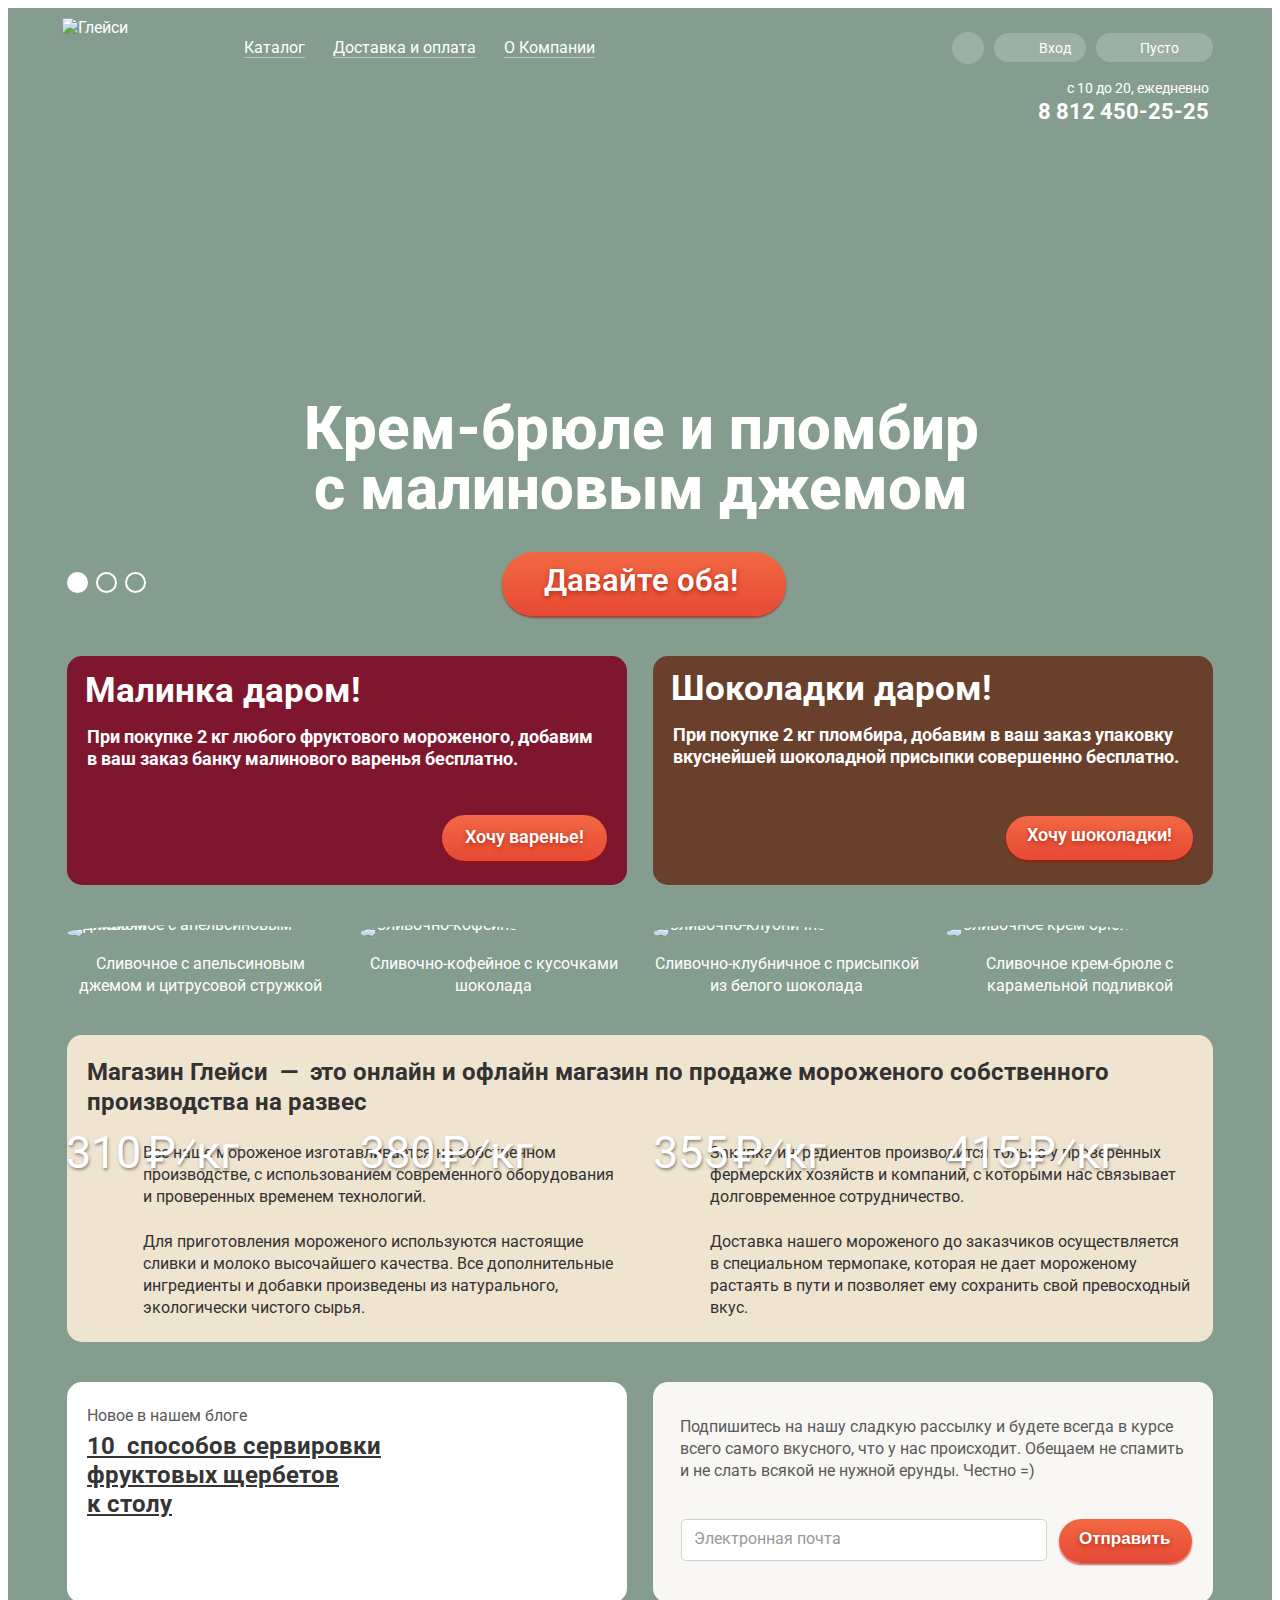
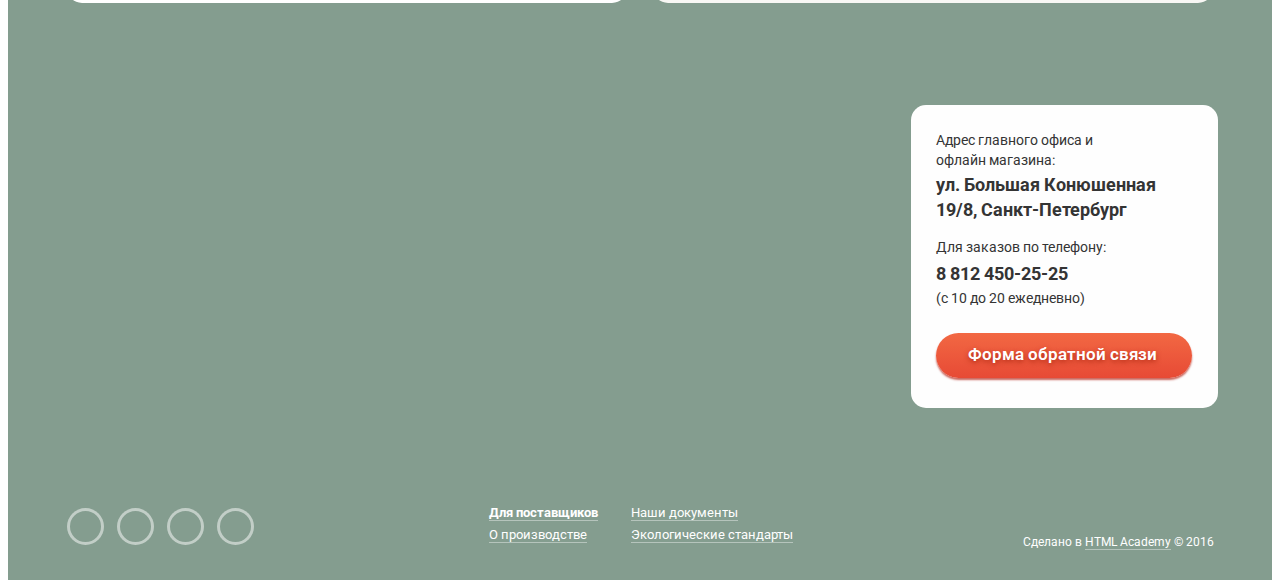
==== index.html @ dc637e6d "Изменил отрисовку лейбла поля e-mail" ====
<!DOCTYPE html>
<html lang="ru">

<head>
  <meta charset="utf-8">
  <title>HTML Academy: Глейси Версия 1.0</title>
  <link href="https://fonts.googleapis.com/css?family=Roboto:400,100,900,700&subset=latin,cyrillic" rel="stylesheet">
  <link href="css/normalize.css" rel="stylesheet">
  <link href="css/style.css" rel="stylesheet">
</head>

<body>
  <input type="radio" id="btn-1" name="toggle" checked>
  <input type="radio" id="btn-2" name="toggle">
  <input type="radio" id="btn-3" name="toggle">
  <div class="wrapper">
    <div class="container">
      <header class="main-header clearfix">
        <div class="img-logo">
          <img src="img/logo-link.svg" alt="Глейси" width="154" height="65">
        </div>
        <nav class="main-navigation">
          <ul class="main-menu">
            <li class="main-menu-item">
              <a href="#"><span>Каталог</span></a>
              <ul class="sub-menu">
                <li class="sub-menu-item new-goods first-item">
                  <a href="#">Новинки</a>
                </li>
                <li class="sub-menu-item">
                  <a href="catalog.html">Сливочное</a>
                </li>
                <li class="sub-menu-item">
                  <a href="#">Щербеты</a>
                </li>
                <li class="sub-menu-item">
                  <a href="#">Фруктовый лед</a>
                </li>
                <li class="sub-menu-item last-item">
                  <a href="#">Мелорин</a>
                </li>
              </ul>
            </li>
            <li class="main-menu-item">
              <a href="#"><span>Доставка и оплата</span></a>
            </li>
            <li class="main-menu-item">
              <a href="#"><span>О Компании</span></a>
            </li>
          </ul>
        </nav>
        <div class="user-block">
          <form class="modal-search" action="https://echo.htmlacademy.ru" method="post">
            <div class="search-field">Поиск</div>
            <div class="search-wrapper">
              <div class="input-search">
                <input class="field field-search" type="text" name="search-inquiry" required>
                <label class="placeholder" data-placeholder="Что ищем?"></label>
              </div>
            </div>
          </form>
          <form class="modal-login" action="https://echo.htmlacademy.ru" method="post">
            <div class="login"><span class="title">Вход</span></div>
            <div class="login-wrapper clearfix">
              <input class="field field-email" type="email" name="e-mail" required>
              <label class="placeholder" data-placeholder="Электронная почта"></label>
              <input class="field field-password" type="password" name="password" required>
              <label class="placeholder" data-placeholder="Пароль"></label>
              <button class="red-btn login-btn" type="submit">Войти</button>
              <a href="#" class="forget"><span>Забыли пароль?</span></a>
              <a href="#" class="registration"><span>Новая регистрация</span></a>
            </div>
          </form>
          <a href="#" class="cart"><span class="title">Пусто</span></a>
            <div class="modal-cart">
              <table class="cart-table">
                <tr class="row01">
                  <td class="column01 cross"></td>
                  <td class="column02"><div class="ice-icon"></div></td>
                  <td class="column03">Пломбир с апельсиновым джемом</td>
                  <td class="column04">1,5 кг</td>
                  <td class="column05">х 200 руб.</td>
                  <td class="column06">300 руб.</td>
                </tr>
                <tr class="row02">
                  <td class="column01 cross"></td>
                  <td class="column02"><div class="ice-icon"></div></td>
                  <td class="column03">Клубничный пломбир с присыпкой из белого шоколада</td>
                  <td class="column04">1,5 кг</td>
                  <td class="column05">х 300 руб.</td>
                  <td class="column06">450 руб.</td>
                </tr>
                <tr class="row03">
                  <td class="total01" colspan="6">Итого: 750 руб.</td>
                </tr>
              </table>
              <a class="red-btn order-btn" href="#">Оформить заказ</a>
            </div>

          <div class="info-briefly">
            <span>с&nbsp;10&nbsp;до&nbsp;20, ежедневно</span>
            <b>8&nbsp;812 450-25-25</b>
          </div>
        </div>
      </header>
    </div>
    <main>
      <div class="container">
        <div class="slider">
          <div class="slide" id="slide1">
            <h1 class="slide-title">
              Крем-брюле и пломбир с малиновым джемом
            </h1>
            <a class="red-btn  both-btn" href="#">Давайте оба!</a>
          </div>
          <div class="slide" id="slide2">
            <h1 class="slide-title">
              Шоколадный пломбир и лимонный сорбет
            </h1>
            <a class="red-btn both-btn" href="#">Давайте оба!</a>
          </div>
          <div class="slide" id="slide3">
            <h1 class="slide-title">
              Пломбир с помадкой и&nbsp;клубничный щербет
            </h1>
            <a class="red-btn both-btn" href="#">Давайте оба!</a>
          </div>
          <div class="slider-controls">
            <label for="btn-1"></label>
            <label for="btn-2"></label>
            <label for="btn-3"></label>
          </div>
        </div>
        <div class="advertise clearfix">
          <div class="one-half straw">
            <div class="advertise-title">
              Малинка даром!
            </div>
            <p>
              При покупке 2 кг любого фруктового мороженого, добавим в&nbsp;ваш заказ банку малинового варенья бесплатно.
            </p>
            <a class="red-btn medium-btn" href="#">Хочу варенье!</a>
          </div>
          <div class="one-half chok">
            <div class="advertise-title">
              Шоколадки даром!
            </div>
            <p>
              При покупке 2 кг пломбира, добавим в&nbsp;ваш заказ упаковку вкуснейшей шоколадной присыпки совершенно бесплатно.
            </p>
            <a class="red-btn medium-btn" href="#">Хочу шоколадки!</a>
          </div>
        </div>
        <div class="shop-window">
          <div class="item hit">
            <img src="img/item01.jpg" width="267" height="267" alt="Сливочное с апельсиновым джемом">
            <a href="#"><span>Сливочное с&nbsp;апельсиновым джемом и&nbsp;цитрусовой стружкой</span></a>
            <div class="price">310&#8202;&#8381;&frasl;кг</div>
            <div class="quick-show">
              <a class="red-btn show-btn" href="#">Быстрый просмотр</a>
            </div>
          </div>
          <div class="item hit">
            <img src="img/item02.jpg" width="267" height="267" alt="Сливочно-кофейное">
            <a href="#"><span>Сливочно-кофейное с&nbsp;кусочками шоколада</span></a>
            <div class="price">380&#8202;&#8381;&frasl;кг</div>
            <div class="quick-show">
              <a class="red-btn show-btn" href="#">Быстрый просмотр</a>
            </div>
          </div>
          <div class="item hit">
            <img src="img/item03.jpg" width="267" height="267" alt="Сливочно-клубничное">
            <a href="#"><span>Сливочно-клубничное с присыпкой из белого шоколада</span></a>
            <div class="price">355&#8202;&#8381;&frasl;кг</div>
            <div class="quick-show">
              <a class="red-btn show-btn" href="#">Быстрый просмотр</a>
            </div>
          </div>
          <div class="item hit">
            <img src="img/item04.jpg" width="267" height="267" alt="Сливочное крем-брюле">
            <a href="#"><span>Сливочное крем-брюле с карамельной подливкой</span></a>
            <div class="price">415&#8202;&#8381;&frasl;кг</div>
            <div class="quick-show">
              <a class="red-btn show-btn" href="#">Быстрый просмотр</a>
            </div>
          </div>
        </div>
        <article class="description clearfix">
          <h2 class="description-title">
            Магазин Глейси&nbsp;&nbsp;&mdash;&nbsp;&nbsp;это онлайн и&nbsp;офлайн магазин по&nbsp;продаже мороженого собственного производства на&nbsp;развес
          </h2>
          <p class="minicolumn production">
            Все наше мороженое изготавливается на&nbsp;собственном производстве, с&nbsp;использованием современного оборудования и&nbsp;проверенных временем технологий.
          </p>
          <p class="minicolumn suppliers">
            Закупка ингредиентов производится&nbsp;только у&nbsp;проверенных фермерских хозяйств и&nbsp;компаний, с&nbsp;которыми нас связывает долговременное сотрудничество.
          </p>
          <p class="minicolumn raw">
            Для приготовления мороженого используются настоящие сливки и&nbsp;молоко высочайшего качества. Все дополнительные ингредиенты и&nbsp;добавки произведены из&nbsp;натурального, экологически чистого сырья.
          </p>
          <p class="minicolumn delivery">
            Доставка нашего мороженого до&nbsp;заказчиков осуществляется в&nbsp;специальном термопаке, которая не&nbsp;дает мороженому растаять в&nbsp;пути и&nbsp;позволяет ему сохранить свой превосходный вкус.
          </p>
        </article>
        <div class="other clearfix">
          <a href="#">
            <div class="one-half blog">
              <div class="blog-title">Новое в нашем блоге</div>
              <p>10&nbsp;&nbsp;способов сервировки фруктовых щербетов к&nbsp;столу</p>
            </div>
          </a>
          <div class="one-half mailing-list">
            <p>
              Подпишитесь на&nbsp;нашу сладкую рассылку и&nbsp;будете всегда в&nbsp;курсе всего самого вкусного, что у&nbsp;нас происходит. Обещаем не&nbsp;спамить и&nbsp;не&nbsp;слать всякой не&nbsp;нужной ерунды. Честно =)
            </p>
            <form class="mailing-list-form" action="https://echo.htmlacademy.ru" method="post">
              <div class="input-wrapper">
                <input class="field field-email-form" type="text" name="email" required>
                <label class="placeholder" data-placeholder="Электронная почта"></label>
              </div>
              <button class="red-btn small-btn" type="submit">Отправить</button>
            </form>
          </div>
        </div>
      </div>
      <div class="map">
        <div id="yandex-map" style="width:100%;height:430px;"></div>
        <div class="map-contacts">
          <p>
            Адрес главного офиса и офлайн магазина:
          </p>
          <span>ул. Большая Конюшенная 19/8, Санкт-Петербург</span>
          <p>
            Для заказов по телефону:
          </p>
          <span> 8 812 450-25-25</span>
          <p>
            (c 10 до 20 ежедневно)
          </p>
          <a class="red-btn feedback-btn" href="#">Форма обратной связи</a>
        </div>
      </div>
    </main>
    <footer class="main-footer container clearfix">
      <section class="footer-social">
        <a class="social-btn social-btn-twt" href="#">Твиттер</a>
        <a class="social-btn social-btn-inst" href="#">Инстаграм</a>
        <a class="social-btn social-btn-fb" href="#">Фейсбук</a>
        <a class="social-btn social-btn-vk" href="#">В контакте</a>
      </section>
      <section class="footer-menu">
        <a class="contractors" href="#"><span>Для поставщиков</span></a>
        <a href="#"><span>Наши документы</span></a>
        <a href="#"><span>О производстве</span></a>
        <a href="#"><span>Экологические стандарты</span></a>
      </section>
      <section class="footer-copyright">
        <div class="content-copyright">
          Сделано в <a href="https://htmlacademy.ru">HTML Academy</a> &copy; 2016
        </div>
      </section>
    </footer>

    <form class="modal-feedback" action="https://echo.htmlacademy.ru" method="post">
      <span>Мы обязательно вам ответим!</span>
      <input class="field field-your-name" type="text" name="your-name" required>
      <label class="placeholder" data-placeholder="Как вас зовут?"></label>
      <input class="field field-your-email" type="text" name="your-email" required>
      <label class="placeholder" data-placeholder="Ваша почта для ответа?"></label>
      <textarea class="field field-comments" name="comments" rows="8" cols="40"></textarea>
      <label class="placeholder" data-placeholder="Напишите что-нибудь"></label>
      <button class="red-btn feedback-submit-btn" type="submit">Отправить</button>
      <button class="feedback-close-btn" type="button">Закрыть</button>
    </form>
    <div class="modal-overlay"></div>
  </div>

  <script src="https://api-maps.yandex.ru/2.1/?lang=ru_RU"></script>

  <script src="js/script.js"></script>

</body>

</html>
---- css/style.css ----
body {
  line-height: 1.3;
  font-size: 16px;
  font-family: "Roboto", Arial, sans-serif;
  color: #fff;
  font-weight: normal;
}
body > input[type="radio"] {
  display: none;
}
.clearfix::after {
  content: "";
  display: table;
  clear: both;
}
.wrapper {
  padding-top: 10px;
  padding-bottom: 30px;
  min-width: 1200px;
  background-repeat: no-repeat;
  background-position: top center;
  -webkit-transition: background-image 0.5s ease, background-color 0.5s ease;
  transition: background-image 0.5s ease, background-color 0.5s ease;
}
.wrapper:before, .wrapper:after {
  content: "";
  visibility: hidden;
}
.wrapper:before {
  background-image: url("../img/index-slide2.png");
}
.wrapper:after {
  background-image: url("../img/index-slide3.png");
}
.container {
  margin-left: auto;
  margin-right: auto;
  padding: 0 27px;
  width: 1146px;
}
.main-header {
  position: relative;
}
.img-logo {
  float: left;
  margin-left: -5px;
  width: 150px;
  height: 65px;
}
.img-logo img {
  width: 150px;
  height: 65px;
}
.main-navigation {
  float: left;
  margin-left: 17px;
  max-width: 650px;
}
.main-navigation ul {
  margin: 0;
  padding: 0;
  list-style: none;
  font-size: 0;
}
.main-menu-item {
  position: relative;
  display: inline-block;
  padding-bottom: 5px;
  vertical-align: top;
  line-height: 20px;
  font-size: 16px;
  margin-right: -2px;
}
.main-menu-item a {
  display: block;
  padding: 20px 15px;
  color: #ffffff;
  text-decoration: none;
}
.main-menu-item span {
  border-bottom: 1px solid rgba(255, 255, 255, 0.4);
}
.main-menu-item:hover > a, .main-menu-item:active > a {
  margin-top: 15px;
  margin-bottom: 15px;
  padding: 5px 15px;
  color: #333;
  background-color: #fff;
  border-radius: 16px;
  /* Почему это свойство передается ссылкам подменю? */
}
.main-menu-item:active > a {
  box-shadow: inset 0 2px 1px #696969;
}
.main-menu-item:hover span {
  border-bottom: none;
}
.main-menu-item:hover .sub-menu {
  display: block;
}
.sub-menu {
  display: none;
  position: absolute;
  top: 52px;
  left: -4px;
  margin: 0;
  padding: 0;
  width: 145px;
  background-color: #f8f7f4;
  border-radius: 5px;
  z-index: 10;
  box-shadow: 0 20px 20px rgba(0, 0, 0, 0.4);
}
.sub-menu ul {
  list-style: none;
}
.sub-menu-item {
  margin: 0;
  padding: 0;
  line-height: 18px;
  font-size: 14px;
}
.sub-menu a {
  margin: 0;
  padding: 10px 20px;
  color: #343434;
  font-weight: 100;
}
.sub-menu-item:hover > a {
  background-color: #fbded7;
}

.first-item:hover > a {
  border-top-left-radius: 5px;
  border-top-right-radius: 5px;
}
.last-item:hover > a {
  border-bottom-left-radius: 5px;
  border-bottom-right-radius: 5px;
}


.sub-menu-item:active > a {
  background-color: #f6b5a5;
}
.new-goods {
  position: relative;
}
.new-goods::after {
  content: "";
  position: absolute;
  bottom: 0;
  left: 10px;
  right: 10px;
  height: 1px;
  background-color: #d1d0ce;
}
.new-goods a {
  font-weight: bold;
}
.user-block {
  /*position: relative;*/
  float: right;
  font-size: 0;
}
.user-block .modal-search, .user-block .modal-login, .user-block .cart {
  display: inline-block;
  position: relative;
  margin: 0;
  padding: 15px 5px;
  height: 32px;
  vertical-align: top;
  cursor: pointer;
}
.user-block span.title {
  padding: 7px 15px 6px 44px;
  line-height: 30px;
  font-size: 14px;
  color: #ffffff;
  text-decoration: none;
  background: rgba(255, 255, 255, 0.2);;
  border-radius: 16px;
}
.user-block .modal-search {
  margin: 0;
  background: none;
  border-radius: 0;
  margin-right: -6px;
}
.user-block .search-field {
  display: block;
  padding: 0;
  width: 32px;
  height: 32px;
  font-size: 0;
  line-height: 0px;
  border-radius: 50%;
  background-color: rgba(255, 255, 255, 0.2);
  background-image: url("../img/de-search.svg");
  background-repeat: no-repeat;
  background-position: 8px 8px;
  margin-right: 6px;
  margin-top: -1px;
}
.modal-search:hover .search-field {
  background: #fff;
  background-image: url("../img/de-search-black.svg");
  background-repeat: no-repeat;
  background-position: 8px 8px;
}
.modal-search:hover .search-wrapper {
  display: block;
}
.user-block .login {

}
.modal-login:hover .login-wrapper {
  display: block;
}
.modal-login:hover span.title {
  color: #000;
  background: #fff;
}
.modal-login .login::before {
  content: "";
  position: absolute;
  top: 21px;
  left: 21px;
  width: 20px;
  height: 19px;
  background-image: url("../img/de-login.svg");
  background-repeat: no-repeat;
}
.modal-login:hover .login::before {
  background-image: url("../img/de-login-black.svg");
  background-repeat: no-repeat;
}
.login span.title {
  padding-left: 45px;
}
.user-block .cart {
  /*display: block;*/
  position: relative;
  margin-right: 0;
  padding-right: 0;
  text-decoration: none;
}
.user-block .cart .full-cart {
  padding-right: 0;
}
.cart::before {
  content: "";
  position: absolute;
  top: 21px;
  left: 21px;
  width: 21px;
  height: 20px;
  background-image: url("../img/de-cart.svg");
  background-repeat: no-repeat;
}
.cart:hover::before {
  background-image: url("../img/de-cart-black.svg");
  background-repeat: no-repeat;
}

.full-cart:hover + .modal-cart {
  display: block;
}

.cart:hover span.title {
  color: #000;
  background: #fff;
}

/*.cart:hover {
  text-decoration: underline;
}*/
.full-cart span.title {
  /*  .full-cart - класс, который добавляетя при наличии отложенных товаров*/
  color: #000;
  background: #fff;
}
.user-block .full-cart::before {
  content: "";
  position: absolute;
  top: 20px;
  left: 20px;
  width: 21px;
  height: 20px;
  background-image: url("../img/de-cart-black.svg");
  background-repeat: no-repeat;
  z-index: 5;
}
.user-block .full-cart::after {
  content: "";
  position: absolute;
  top: 22px;
  left: 25px;
  border-bottom: 11px solid red;
  border-left: 2px solid transparent;
  border-right: 2px solid transparent;
  height: 0;
  width: 11px;
  -webkit-transform: rotate(180deg);
          transform: rotate(180deg);
  z-index: 3;
}
.cart span.title {
  padding-right: 34px;
}
.cart .title.title-fullcart {
  padding-right: 18px;
}
.info-briefly {
  position: absolute;
  bottom: -43px;
  right: 4px;
}
.info-briefly span {
  display: block;
  text-align: right;
  line-height: 18px;
  font-size: 14px;
}
.info-briefly b {
  display: block;
  text-align: right;
  line-height: 29px;
  font-size: 22px;
}
.slider {
  position: relative;
  margin-bottom: 40px;
  padding-top: 270px;
  text-align: center;
  color: #fff;
}
.slide {
  display: none;
}
.slide-title {
  width: 700px;
  margin: 0 auto;
  margin-top: 46px;
  margin-bottom: 33px;
  margin-left: 224px;
  line-height: 60px;
  font-size: 60px;
  font-weight: 800;
}
.red-btn {
  display: inline-block;
  padding: 8px 48px 15px 42px;
  /*padding-top: 8px;
  padding-bottom: 15px;
  padding-left: 37px;*/
  font-weight: 600;
  font-size: 31px;
  line-height: 41px;
  vertical-align: top;
  color: #ffffff;
  text-decoration: none;
  text-shadow: 0 2px 5px rgba(160, 32, 11, 0.76);
  background: #f26843;
  background: -webkit-linear-gradient(top, #f26843 0%, #e74a35 100%);
  background: linear-gradient(to bottom, #f26843 0%, #e74a35 100%);
  border-radius: 100px;
  box-shadow: 0 2px 2px rgba(172, 16, 0, 0.64);
}
.red-btn:hover {
  background: -webkit-linear-gradient(top, #f58669 0%, #ec6f5e 100%);
  background: linear-gradient(to bottom, #f58669 0%, #ec6f5e 100%);
  box-shadow: 0 2px 2px rgba(172, 16, 0, 1);
}
.red-btn:active {
  background: -webkit-linear-gradient(top, #d84732 0%, #e1613e 100%);
  background: linear-gradient(to bottom, #d84732 0%, #e1613e 100%);
  box-shadow: inset 0 2px 2px rgba(172, 16, 0, 1);
}
.both-btn {
  margin-left: 7px;
  text-shadow: 0px 2px 5px rgba(160, 32, 11, 0.76)
}
.slider-controls {
  position: absolute;
  bottom: 23px;
  left: 0px;
  z-index: 10;
  font-size: 0;
}
.slider-controls label {
  display: inline-block;
  width: 17px;
  height: 17px;
  margin-right: 8px;
  vertical-align: top;
  background-color: transparent;
  border: 2px solid #ffffff;
  border-radius: 50%;
  cursor: pointer;
}
#btn-1:checked ~ .wrapper #slide1, #btn-2:checked ~ .wrapper #slide2, #btn-3:checked ~ .wrapper #slide3 {
  display: block;
}
#btn-1:checked ~ .wrapper {
  background-color: #849d8f;
  background-image: url("../img/index-slide1.png");
}
#btn-2:checked ~ .wrapper {
  background-color: #8996a6;
  background-image: url("../img/index-slide2.png");
}
#btn-3:checked ~ .wrapper {
  background-color: #9d8b84;
  background-image: url("../img/index-slide3.png");
}
#btn-1:checked ~ .wrapper label[for="btn-1"], #btn-2:checked ~ .wrapper label[for="btn-2"], #btn-3:checked ~ .wrapper label[for="btn-3"] {
  background-color: #ffffff;
}
#btn-1:not(:checked):hover ~ .wrapper label[for="btn-1"], #btn-2:not(:checked):hover ~ .wrapper label[for="btn-2"], #btn-3:not(:checked):hover ~ .wrapper label[for="btn-3"] {
  background-color: rgba(255, 255, 255, 0.4);
}
#btn-1:not(:checked):active ~ .wrapper label[for="btn-1"], #btn-2:not(:checked):active ~ .wrapper label[for="btn-2"], #btn-3:not(:checked):active ~ .wrapper label[for="btn-3"] {
  background-color: #ffffff;
}
.advertise {
  margin-bottom: 13px;
}
.one-half {
  padding: 20px;
  width: 520px;
  border-radius: 15px;
}
.advertise-title {
  margin: 0;
  margin-bottom: 20px;
  margin-left: -2px;
  line-height: 30px;
  font-size: 35px;
  font-weight: bold;
}
.one-half p {
  margin: 0;
  margin-bottom: 48px;
  padding: 0;
  line-height: 22px;
  font-size: 18px;
  font-weight: bold;
}
.straw p {

  margin-bottom: 45px;
}
.medium-btn {
  float: right;
  padding: 8px 23px;
  padding-bottom: 12px;
  line-height: 24px;
  font-size: 18px;
}
.straw .medium-btn {

  padding:  10px 23px 12px 23px;
}
.chok .medium-btn {
  padding: 7px 21px 13px;
}

.straw {
  float: left;
  padding-bottom: 24px;
  background: #7e162e url("../img/bg-raspberry.jpg") repeat center center;
}
.chok {
  background: #69402c url("../img/bg-choko.jpg") repeat center center;
  float: right;
  padding-bottom: 25px;
}
.chok .advertise-title {
  margin-top: -2px;
}
.shop-window {
  margin-bottom: 0px;
  padding-top: 7px;
  line-height: 0;
  font-size: 0;
}
.item {
  position: relative;
  margin-top: 15px;
  margin-right: 16px;
  padding: 5px;
  padding-bottom: 0;
  display: inline-block;
  vertical-align: top;
  width: 267px;
  font-size: 16px;
  z-index: 1;
}

.item:nth-child(4n+1),
.item:nth-child(4n+1):hover {
  padding-left: 0;
}
.item:nth-child(4n),
.item:nth-child(4n):hover {
  margin-right: 0;
  padding-right: 0;
}


.item:hover {
  margin-bottom: -62px;
  background-color: rgba(255, 255, 255, 0.3);
  box-shadow: 0 20px 20px rgba(0, 0, 0, 0.4);
  z-index: 2;
  border-radius: 5px;
}

.item img {
  width: 267px;
  height: 267px;
  border-radius: 50%;
}

.item .price {
  position: absolute;
  top: 233px;
  left: 5px;
  font-size: 45px;
}
.item:nth-child(1) .price{
  left: -1px;
}


.item a {
  display: block;
  margin-top: 12px;
  margin-bottom: 20px;
  line-height: 22px;
  font-size: 16px;
  color: #fff;
  text-align: center;
  text-decoration: none;
}

.item span {
  color: #fff;
  border-bottom: none;
}
.item span:hover {
  color: rgba(255, 188, 158, 1);
  border-bottom: 1px solid rgba(255, 188, 158, 0.3);
}

.item .quick-show {
  display: none;
}
.item:hover .quick-show {
  display: block;
}
.show-btn {
  margin: 0px 33px 20px 35px;
  padding: 10px 25px;
  font-size: 15px;
  line-height: 25px;
  color: #fff;
  text-shadow: 0px 1px 2px rgba(172, 16, 0, 1);
}
.hit::before {
  content: "";
  position: absolute;
  top: 3px;
  left: 0px;
  width: 61px;
  height: 61px;
  background: url("../img/de-hit.png") no-repeat;
}

.description {
  margin-top: 18px;
  margin-bottom: 40px;
  padding-top: 20px;
  padding-left: 24px;
  background: #efe4cf url("../img/bg-wafer.jpg");
  border-radius: 15px;
  color: #323232;
}
.description-title {
  margin: 2px 0px 25px -4px;
  line-height: 30px;
  font-size: 24px;
}
.minicolumn {
  position: relative;
  float: left;
  box-sizing: border-box;
  margin: 0;
  margin-bottom: 23px;
  padding-left: 58px;
  padding-right: 15px;
  width: 50%;
  line-height: 22px;
  font-size: 16px;
}
.minicolumn:nth-child(3n) {
  clear: right;
}
.minicolumn:nth-child(2n) {
  padding-left: 52px;
}
.minicolumn::before {
  content: "";
  position: absolute;
  top: -12px;
  left: 4px;
  width: 48px;
  height: 48px;
  background-repeat: no-repeat;
}
.production::before {
  background-image: url("../img/de-icecream.svg");
  background-repeat: no-repeat;
  left: -3px;
}
.suppliers::before {
  background-image: url("../img/de-cow.svg");
  background-repeat: no-repeat;
  left: 2px;
}
.raw::before {
  background-image: url("../img/de-leave.svg");
  background-repeat: no-repeat;
  left: -3px;
}
.delivery::before {
  background-image: url("../img/de-thermo.svg");
  background-repeat: no-repeat;
  left: 2px;
}
.other {
  margin-bottom: 40px;
}
.blog {
  float: left;
  background: #fff url("../img/bg-strawberry.jpg");
  padding-top: 23px;
}
.blog-title {
  margin-bottom: 5px;
  line-height: 22px;
  font-size: 16px;
  color: #5a5a5a;
}
.blog p {
  margin: 0;
  margin-bottom: 64px;
  padding: 0;
  width: 300px;
  line-height: 29px;
  font-size: 24px;
  color: #353535;
  text-decoration: underline;
}
.mailing-list {
  float: right;
  background: #f8f7f4 url("../img/bg-envelope.png") 0 -3px;
}
.mailing-list p {
  margin: 0;
  margin-top: 14px;
  margin-bottom: 37px;
  padding: 0;
  padding-left: 7px;
  line-height: 22px;
  font-size: 16px;
  font-weight: normal;
  color: #5a5a5a;
}
.small-btn, .feedback-btn {
  padding: 8px 22px 12px 20px;
  line-height: 24px;
  font-size: 17px;
  border: none;
}
.mailing-list-form {
  margin-bottom: 20px;
}
.mailing-list-form .input-wrapper {
  position: relative;
  display: inline-block;
  verical-align: baseline;
}
.field.field-email-form {
  position: relative;
  margin-right: 8px;
  margin-left: 8px;
  padding-left: 14px;
  width: 366px;
  height: 42px;
  font-size: 16px;
  line-height: 24px;
  color: #353535;
  border: 1px solid rgba(178, 178, 178, 0.52);
  border-radius: 5px;
}
.field-email-form + .placeholder {
  top: 8px;
  left: 21px;
  font-size: 16px;
}
.field.field-email-form:required:valid + .placeholder {
  font-size: 16px;
  color: #999999;
  -webkit-transform: translateY(-31px);
          transform: translateY(-31px);
}
.map {
  position: relative;
  margin-top: 40px;
  /*width: 1200px;*/
  height: 430px;
  background: url("../img/bg-map.jpg");
  background-size: cover;
}
.map::before {
  /* Маркер */
  content: "";
  position: absolute;
  top: 137px;
  left: 265px;
  width: 218px;
  height: 142px;
  background: url("../img/de-marker.png") no-repeat;
  z-index: 2;
}
.map-contacts {
  position: absolute;
  top: 62px;
  left: 50%;
  margin-left: 271px;
  padding: 24px 26px 30px 25px;
  background: #fefefe;
  color: #343434;
  border-radius: 15px;
  z-index: 10;
}
.map-contacts p {
  margin: 0;
  padding: 0;
  width: 175px;
  line-height: 20px;
  font-size: 14px;
  padding-top: 1px;
}
.map-contacts span {
  display: block;
  margin: 0;
  padding: 0;
  width: 225px;
  line-height: 25px;
  font-size: 18px;
  font-weight: bold;
}
.map-contacts span:nth-of-type(1) {
  margin-bottom: 14px;
  padding-top: 2px;
}
.map-contacts span:nth-of-type(2) {
margin-top: 4px;
  margin-bottom: 1px;
}

.map-contacts p:last-of-type {
  margin-bottom: 25px;
}
.feedback-btn {
  padding: 9px 35px 12px 32px;

}


.footer-social {
  float: left;
  margin: 0;
  padding: 0;
  padding-top: 35px;
  width: 380px;
  margin-right: 16px;
}
.social-btn {
  display: inline-block;
  margin-right: 9px;
  width: 31px;
  height: 31px;
  vertical-align: top;
  font-size: 0;
  border: 3px solid rgba(255, 255, 255, 0.5);
  border-radius: 50%;
  background-repeat: no-repeat;
  background-size: cover;
}
.social-btn:active {
  box-shadow: inset 0 2px 1px #888888;
}
.social-btn-twt {
  background-image: url("../img/sg-twit.svg");
}
.social-btn-twt:hover {
  background-image: url("../img/sg-twit-white.svg");
}
.social-btn-inst {
  background-image: url("../img/sg-inst.svg");
}
.social-btn-inst:hover {
  background-image: url("../img/sg-inst-white.svg");
}
.social-btn-fb {
  background-image: url("../img/sg-fb.svg");
}
.social-btn-fb:hover {
  background-image: url("../img/sg-fb-white.svg");
}
.social-btn-vk {
  background-image: url("../img/sg-vk.svg");
}
.social-btn-vk:hover {
  background-image: url("../img/sg-vk-white.svg");
}
.footer-menu {
  float: left;
  padding-top: 29px;
  width: 420px;
  font-size: 0;
}
.footer-menu a {
  display: inline-block;
  width: 165px;
  vertical-align: top;
  text-align: left;
  font-size: 13px;
  line-height: 22px;
  color: #fff;
  text-decoration: none;
}
.footer-menu a:nth-child(2n+1) {
  padding-left: 26px;
  width: 142px;
}
.footer-menu span {
  border-bottom: 1px solid rgba(255, 255, 255, 0.4);
}
.footer-menu span:hover {
  color: rgba(255, 188, 158, 1);
  border-bottom: 1px solid rgba(255, 188, 158, 0.3);
}
.contractors {
  position: relative;
  font-weight: bold;
}
.contractors::before {
  content: "";
  position: absolute;
  top: 7px;
  left: 3px;
  width: 15px;
  height: 13px;
  background-image: url("../img/de-heart.svg");
  background-repeat: no-repeat;
}
.footer-copyright {
  position: relative;
  float: right;
  margin: 0;
  padding: 0;
  padding-top: 61px;
  min-width: 190px;
  margin-right:  -1px;
}
.footer-copyright::before {
  content: "";
  position: absolute;
  top: 19px;
  left: 1px;
  width: 108px;
  height: 37px;
  background: url("../img/de-html-acad.svg") no-repeat;
}
.content-copyright {
  font-size: 12px;
  line-height: 16px;
}
.content-copyright a {
  color: #fff;
  text-decoration: none;
  border-bottom: 1px solid rgba(255, 255, 255, 0.4);
}
.content-copyright a:hover {
  color: rgba(255, 188, 158, 1);
  border-bottom: 1px solid rgba(255, 188, 158, 0.3);
}

/*=====================================================================================
Стили элементов catalog.html
=====================================================================================*/

body.page-catalog {
  padding-top: 10px;
  background-color: #849d8f;
}
.page-catalog.container {}
.main-menu .active {
  margin-top: 15px;
  margin-bottom: 15px;
  padding: 5px 15px;
  color: #fff;
  background-color: #d07058;
  border-radius: 16px;
}
.sub-menu span {
  display: block;
  margin: 0;
  padding: 10px 20px;
  color: #343434;
  font-weight: 100;
}
.sub-menu .active {
  background-color: #d07058;
  border-radius: 0;
  margin: 0;
  padding-top: 10px;
  padding-bottom: 10px;
}
.page-catalog.container {
  background-color: #849d8f;
}
.breadcrumbs {
  margin-top: 23px;
}
.breadcrumbs ul {
  margin: 0;
  padding: 0;
  list-style: none;
  font-size: 0;
}
.breadcrumbs li {
  display: inline-block;
  margin-right: 20px;
  vertical-align: top;
}
.breadcrumbs a, .breadcrumbs span {
  font-size: 14px;
  line-height: 18px;
  color: #fff;
  text-decoration: none;
}
.breadcrumbs a {
  position: relative;
  border-bottom: 1px solid #c2cec7;
}
.breadcrumbs a:hover {
  color: rgba(255, 188, 158, 1);
  border-bottom: 1px solid rgba(255, 188, 158, 0.3);
}
.breadcrumbs a::after {
  content: "»";
  position: absolute;
  top: 0;
  right: -18px;
}
.breadcrumbs a:hover::after {
  color: #fff;
}
.page-catalog.h1 {
  margin-top: 0px;
  margin-bottom: 25px;
  padding: 0;
  font-size: 35px;
  line-height: 45px;
  font-weight: bold;
}
.filter-form {
  margin-bottom: 0px;
  font-size: 0;
}
.filter {
  display: inline-block;
  margin-right: 13px;
  margin-bottom: 12px;
  vertical-align: top;
  font-size: 16px;
}
.filter span {
  display: block;
  margin-bottom: 7px;
  padding: 0;
  padding-left: 16px;
  line-height: 18px;
  font-size: 14px;
  color: #fff;
}
.filter-content {
  position: relative;
  padding: 0;
  height: 36px;
  background-color: #a6b8ae;
  border-radius: 17px;
  white-space: nowrap;
}
.filter-content label {
  position: relative;
  line-height: 35px;
  vertical-align: center;
}
.filter-content label:hover {
  cursor: pointer;
}
.filter-content input:disabled + label, .filter-content label.disabled {
  cursor: default;
}
.filter-content label::before {
  content: "";
  position: absolute;
}
.select-container {
  position: relative;
  overflow: hidden;
  padding-right: 30px;
  width: 162px;
  height: 34px;
  color: #fff;
  background: #a6b8ae;
  border-color: #a6b8ae;
  border-radius: 17px;
}
.select-container::after {
  content: "";
  position: absolute;
  top: 15px;
  right: 14px;
  width: 0;
  height: 0;
  border-left: 4px solid transparent;
  border-right: 4px solid transparent;
  border-top: 6px solid #fff;
}
.select-container:hover::after {
  content: "";
  position: absolute;
  top: 15px;
  right: 15px;
  width: 0;
  height: 0;
  border-left: 6px solid transparent;
  border-right: 6px solid transparent;
  border-top: 10px solid #000;
  cursor: pointer;
}
.select-container select {
  position: relative;
  padding-left: 11px;
  width: 160%;
  height: 35px;
  font-size: 16px;
  line-height: 35px;
  background: #a6b8ae;
  border-style: none;
}
.select-container select:focus {
  border: none;
  border-style: none;
  outline: none;
}
.select-container:hover select {
  color: #000;
  background: #fff;
  border: none;
  outline: none;
  box-shadow: none;
  cursor: pointer;
}
.sort-by {
  min-width: 195px;
}
.price {
  min-width: 220px;
  font-size: 0;
  text-shadow: 1px 2px 3px rgba(49, 50, 53, 0.5);
}
.price-controls span, .price-controls label {
  display: inline-block;
  vertical-align: top;
  font-size: 14px;
  color: #fff;
}
.price-controls input {
  margin: 0;
  padding: 0;
  width: 25px;
  height: 17px;
  background: transparent;
  box-shadow: none;
  border: none;
  outline: none;
}
.price-controls input[name="max-price"] {
  margin-left: 5px;
}
.range-controls {
  position: relative;
  padding-top: 15px;
  padding-left: 15px;
  padding-right: 15px;
  width: 190px;
  height: 17px;
}
.range-controls .scale {
  height: 4px;
  background: #cad3cc;
}
.range-controls .bar {
  margin-left: 34px;
  width: 100px;
  height: 4px;
  background: #fff;
}
.range-controls .toggle {
  position: absolute;
  top: 7px;
  left: 0;
  width: 20px;
  height: 20px;
  cursor: pointer;
  background: #fff;
  border-radius: 50%;
  box-shadow: 0px 2px 2px rgba(0, 0, 0, 0.1);
}
.range-controls .toggle-min {
  left: 35px;
}
.range-controls .toggle-max {
  left: 132px;
}
.fatness input {
  display: none;
}
.fatness label {
  padding-left: 42px;
  padding-right: 4px;
}
.fatness label[for="fat0"] {
  padding-left: 47px;
}
.fatness label[for="fat100"] {
  padding-right: 16px;
}
.fatness label::before {
  top: 3px;
  left: 14px;
  width: 10px;
  height: 10px;
  border: 3px solid #a6b8ae;
  border-radius: 50%;
  box-shadow: 0 0 0 1px #fff;
}
.fatness label[for="fat0"]::before {
  left: 19px;
}
.fatness input[type="radio"]:checked + label::before {
  background-color: #fff;
}
.fatness label:hover::before {
  box-shadow: 0 0 0 2px #fff;
}
.fatness input[type="radio"]:disabled +label::before, .fatness label.disabled::before {
  box-shadow: 0 0 0 1px rgba(255, 255, 255, 0.4);
}
.fatness input[type="radio"]:checked:disabled +label::before, .fatness input[type="radio"]:checked + label.disabled::before {
  background-color: rgba(255, 255, 255, 0.4);
  box-shadow: 0 0 0 1px rgba(255, 255, 255, 0.4);
}

.filler .filter-content {
  min-width: 702px;
}
.filler .tag {
  padding-left: 15px;
}

.filler input[type="checkbox"] {
  display: none;
}
.filler label {
  position: relative;
  padding-right: 2px;
  padding-left: 47px;
}
.filler label[for="fruits"] {
  padding-left: 49px;
}
.filler label[for="syrup"] {
  padding-left: 50px;
}
.filler label::before {
  top: 2px;
  left: 16px;
  width: 18px;
  height: 18px;
  border: 1px solid #fff;
  border-radius: 3px;
}
/*.filler label[for="fruits"] {
  left: 15px;
}*/
.filler label:hover::before {
  width: 17px;
  height: 17px;
  border: 2px solid #fff;
}
.filler input[type="checkbox"]:checked + label::after {
  content: "";
  position: absolute;
  top: 8px;
  left: 20px;
  width: 8px;
  height: 4px;
  border-bottom: 2px solid #fff;
  border-left: 2px solid #fff;
  -webkit-transform: rotate(-45deg);
          transform: rotate(-45deg);
}
.filler input[type="checkbox"]:disabled + label::before, .filler label.disabled::before, .filler input[type="checkbox"]:checked:disabled + label::before, .filler input[type="checkbox"]:checked + label.disabled::before {
  width: 18px;
  height: 18px;
  border: 1px solid rgba(255, 255, 255, 0.4);
}
.filler input[type="checkbox"]:checked:disabled + label::after, .filler input[type="checkbox"]:checked + label.disabled::after {
  width: 8px;
  height: 4px;
  border-bottom: 2px solid rgba(255, 255, 255, 0.4);
  border-left: 2px solid rgba(255, 255, 255, 0.4);
  -webkit-transform: rotate(-45deg);
          transform: rotate(-45deg);
}
.filter-btn {
  margin-top: 25px;
  margin-right: 0;
  font-size: 16px;
  color: #fff;
  border: 2px solid #fff;
  padding-left: 29px;
  padding-right: 27px;
}
.filter-btn:hover {
  color: #363636;
  background-color: #fff;
}
.filter-btn:active {
  color: #363636;
  background-color: #ededed;
  border: none;
  box-shadow: inset 0 2px 1px #696969;
  outline:
}
.page-catalog .shop-window {
  margin-bottom: 60px;
  line-height: 0;
  font-size: 0;
}

.btn-switch {
  float: right;
  margin-bottom: 40px;
  font-size: 0;
}
.btn-page {
  display: inline-block;
  padding-left: 3px;
  width: 25px;
  height: 25px;
  vertical-align: top;
  text-align: center;
  font-size: 16px;
  line-height: 25px;
  color: #fff;
  text-decoration: none;
  border-radius: 50%;
}
.btn-page.disabled {
  color: rgba(255, 255, 255, 0.2);
  cursor: default;
}
.btn-page:hover {
  background-color: rgba(255, 255, 255, 0.2);
}
.btn-page.disabled:hover {
  background-color: transparent;
}
.btn-page.active, .btn-page:active {
  color: #000;
  background-color: #fff;
}
.page-catalog.main-footer {
  border-top: 1px solid rgba(255, 255, 255, 0.3);
  padding-bottom: 25px;
}
.page-catalog .footer-social {
  padding-top: 20px;
}
.page-catalog .footer-menu {
  padding-top: 14px;
}


/*==============================================================================
             ВСПЛЫВАЮЩИЕ ОКНА
==============================================================================*/


/* Общие стили для полей ввода */

.field {
  box-sizing: border-box;
  margin: 0;
  padding: 0;
  padding-left: 10px;
  font-size: 14px;
  line-height: 25px;
  font-family: "Roboto", Arial, sans-serif;
  color: #353535;
  border: 1px solid #d3d3d2;
  border-radius: 5px;
}
.field:hover {
  border: 2px solid rgba(154, 154, 154, 0.52);
}
.field[type="text"]:required:invalid {
  border: 1px solid #d3d3d2;
  box-shadow: none;
}
.field:focus, .field:hover:focus {
  border: 2px solid rgba(91, 157, 223, 0.52);
}

/* Общие стили для меток полей ввода */

.placeholder {
  position: absolute;
  top: 23px;
  left: 24px;
  font-size: 14px;
  line-height: 24px;
  color: #999999;
  z-index: 2;
  pointer-events: none;
  -webkit-transition: -webkit-transform 200ms ease;
  transition: -webkit-transform 200ms ease;
  transition: transform 200ms ease;
  transition: transform 200ms ease, -webkit-transform 200ms ease;
  -webkit-transform: translateY(0px);
          transform: translateY(0px);
}
.placeholder:before {
  content: attr(data-placeholder);
  white-space: nowrap;
}
.field:focus + .placeholder {
  font-size: 11px;
  color: #5b9ddf;
  -webkit-transform: translateY(-28px);
          transform: translateY(-28px);
}
.field:required:valid + .placeholder {
  font-size: 16px;
  color: #999999;
  -webkit-transform: translateY(-28px);
          transform: translateY(-28px);
}

/* Модальное окно поиска */

.search-wrapper {
  display: none;
  position: absolute;
  top: 52px;
  right: 8px;
  padding: 15px;
  padding-top: 14px;
  width: 242px;
  height: 39px;
  background-color: #f8f7f4;
  border-radius: 5px;
  box-shadow: 0 20px 20px rgba(0, 0, 0, 0.4);
  z-index: 10;
}
.field-search {
  width: 241px;
  height: 40px;
}
.field-search + .placeholder {
  top: 20px;
}

/* Модальное окно входа */

.modal-login .login-wrapper {
  display: none;
  position: absolute;
  top: 52px;
  right: 7px;
  padding: 20px 15px 14px;
  /*padding-top: 20px;*/
  background: #fefefe;
  border-radius: 5px;
  box-shadow: 0 20px 20px rgba(0, 0, 0, 0.4);
  z-index: 10;
  cursor: pointer;
}
.modal-login .field {
  width: 240px;
  height: 39px;
}
.field-email {
  margin-bottom: 10px;
}
.field-email + .placeholder {
  top: 25px;
}
.field-password {
  margin-bottom: 15px;
}
.field-password + .placeholder {
  top: 75px;
}
.login-btn {
  float: left;
  padding: 5px 29px;
  font-size: 15px;
  line-height: 25px;
  border: none;
}
.forget, .registration {
  display: block;
  float: right;
  padding: 0;
  margin: 0;
  width: 120px;
  font-size: 13px;
  line-height: 19px;
  color: #333333;
}

/* Модальное окно обратной связи */

.modal-feedback {
  display: none;
  position: fixed;
  top: 100px;
  left: 50%;
  margin-left: -237px;
  padding: 25px;
  width: 425px;
  background: #f8f7f4;
  border-radius: 10px;
  z-index: 20;
  -webkit-animation: bounce 0.6s;
          animation: bounce 0.6s;
}
.modal-feedback span {
  display: block;
  margin-bottom: 25px;
  color: #343434;
  font-size: 24px;
  line-height: 31px;
}
.modal-feedback .field {
  display: block;
  margin-bottom: 20px;
  width: 265px;
  height: 42px;
}
.modal-feedback .field-comments {
  width: 425px;
  height: 150px;
}
.field-your-name + .placeholder {
  top: 90px;
  left: 44px;
}
.field-your-email + .placeholder {
  top: 151px;
  left: 44px;
}
.field-comments + .placeholder {
  top: 213px;
  left: 44px;
}
.feedback-submit-btn {
  float: right;
  padding: 10px 15px;
  font-size: 17px;
  line-height: 24px;
  border: none;
}
.feedback-close-btn {
  position: absolute;
  top: 15px;
  right: 15px;
  width: 18px;
  height: 18px;
  background-color: #f8f7f4;
  font-size: 0;
  border: 0;
  outline: 0;
  cursor: pointer;
}
.feedback-close-btn::before, .feedback-close-btn::after {
  content: "";
  position: absolute;
  top: 8px;
  right: -2px;
  width: 21px;
  height: 2px;
  background-color: #000;
}
.feedback-close-btn::before {
  -webkit-transform: rotate(45deg);
          transform: rotate(45deg);
}
.feedback-close-btn::after {
  -webkit-transform: rotate(-45deg);
          transform: rotate(-45deg);
}
.modal-overlay {
  display: none;
  position: fixed;
  top: 0;
  left: 0;
  z-index: 10;
  width: 100%;
  height: 100%;
  background: rgba(0, 0, 0, 0.5);
}
.on {
  /* Класс для включения модальных окон */
  display: block;
}

/* Анимация формы */

@-webkit-keyframes bounce {
  0% {
    -webkit-transform: translateY(-2000px);
            transform: translateY(-2000px);
  }
  50% {
    -webkit-transform: translateY(-50px);
            transform: translateY(-50px);
  }
  70% {
    -webkit-transform: translateY(30px);
            transform: translateY(30px);
  }
  90% {
    -webkit-transform: translateY(-10px);
            transform: translateY(-10px);
  }
  100% {
    -webkit-transform: translateY(0);
            transform: translateY(0);
  }
}

@keyframes bounce {
  0% {
    -webkit-transform: translateY(-2000px);
            transform: translateY(-2000px);
  }
  50% {
    -webkit-transform: translateY(-50px);
            transform: translateY(-50px);
  }
  70% {
    -webkit-transform: translateY(30px);
            transform: translateY(30px);
  }
  90% {
    -webkit-transform: translateY(-10px);
            transform: translateY(-10px);
  }
  100% {
    -webkit-transform: translateY(0);
            transform: translateY(0);
  }
}

/* Модальное окно корзины заказов */

.modal-cart {
  display: none;
  position: absolute;
  top: 51px;
  right: 0px;
  padding: 23px 15px;
  padding-top: 20px;
  width: 510px;
  background: #f8f7f4;
  border-radius: 5px;
  box-shadow: 0 20px 20px rgba(0, 0, 0, 0.4);
  z-index: 10;
}
.cart-table {
  border-collapse: collapse;
  font-size: 13px;
  line-height: 17px;
  color: #333;
}
.row01 td, .row02 td {
  height: 35px;
  vertical-align: top;
}
.row03 td {
  height: 47px;
  vertical-align: center;
  font-weight: bold;
  border-top: 1px solid #cacac7;
}
.column01 {
  position: relative;
  width: 25px;
}
.column02 {
  padding: 0px 5px;
  padding-bottom: 20px;
  width: 32px;
}
.column03 {
  padding: 10px;
  padding-top: 5px;
  width: 226px;
  padding-left: 5px;
  padding-right: 4px;
}
.column04 {
  padding-top: 6px;
  width: 60px;
  text-align: right;
  color: #808080;
  padding-right: 3px;
}
.column05 {
  padding-top: 7px;
  padding-right: 5px;
  width: 85px;
  text-align: left;
  color: #808080;
}
.column06 {
  padding-top: 6px;
  padding-right: 0px;
  width: 75px;
  text-align: left;
}
.ice-icon {
  width: 33px;
  height: 33px;
  background: url("../img/ice-icon-sprite.png") no-repeat;
  border-radius: 50%;
}
.row01 .ice-icon {
  background-position: -33px -30px;
}
.row02 .ice-icon {
  background-position: -30px -123px;
}
.total01 {
  padding-right: 3px;
  text-align: right;
}

/*=====================================*/

.order-btn {
  float: right;
  padding: 8px 19px;
  font-size: 17px;
  line-height: 24px;
}
#yandex-map {
  position: relative;
  z-index: 5;
}
.map-img {
  position: absolute;
  top: 0;
  left: 0;
  z-index: 1;
}

.cross::before, .cross::after {
  content: "";
  position: absolute;
  top: 15px;
  right: 10px;
  width: 15px;
  height: 2px;
  background-color: #676767;
}
.cross::before {
  -webkit-transform: rotate(45deg);
          transform: rotate(45deg);
}
.cross::after {
  -webkit-transform: rotate(-45deg);
          transform: rotate(-45deg);
}
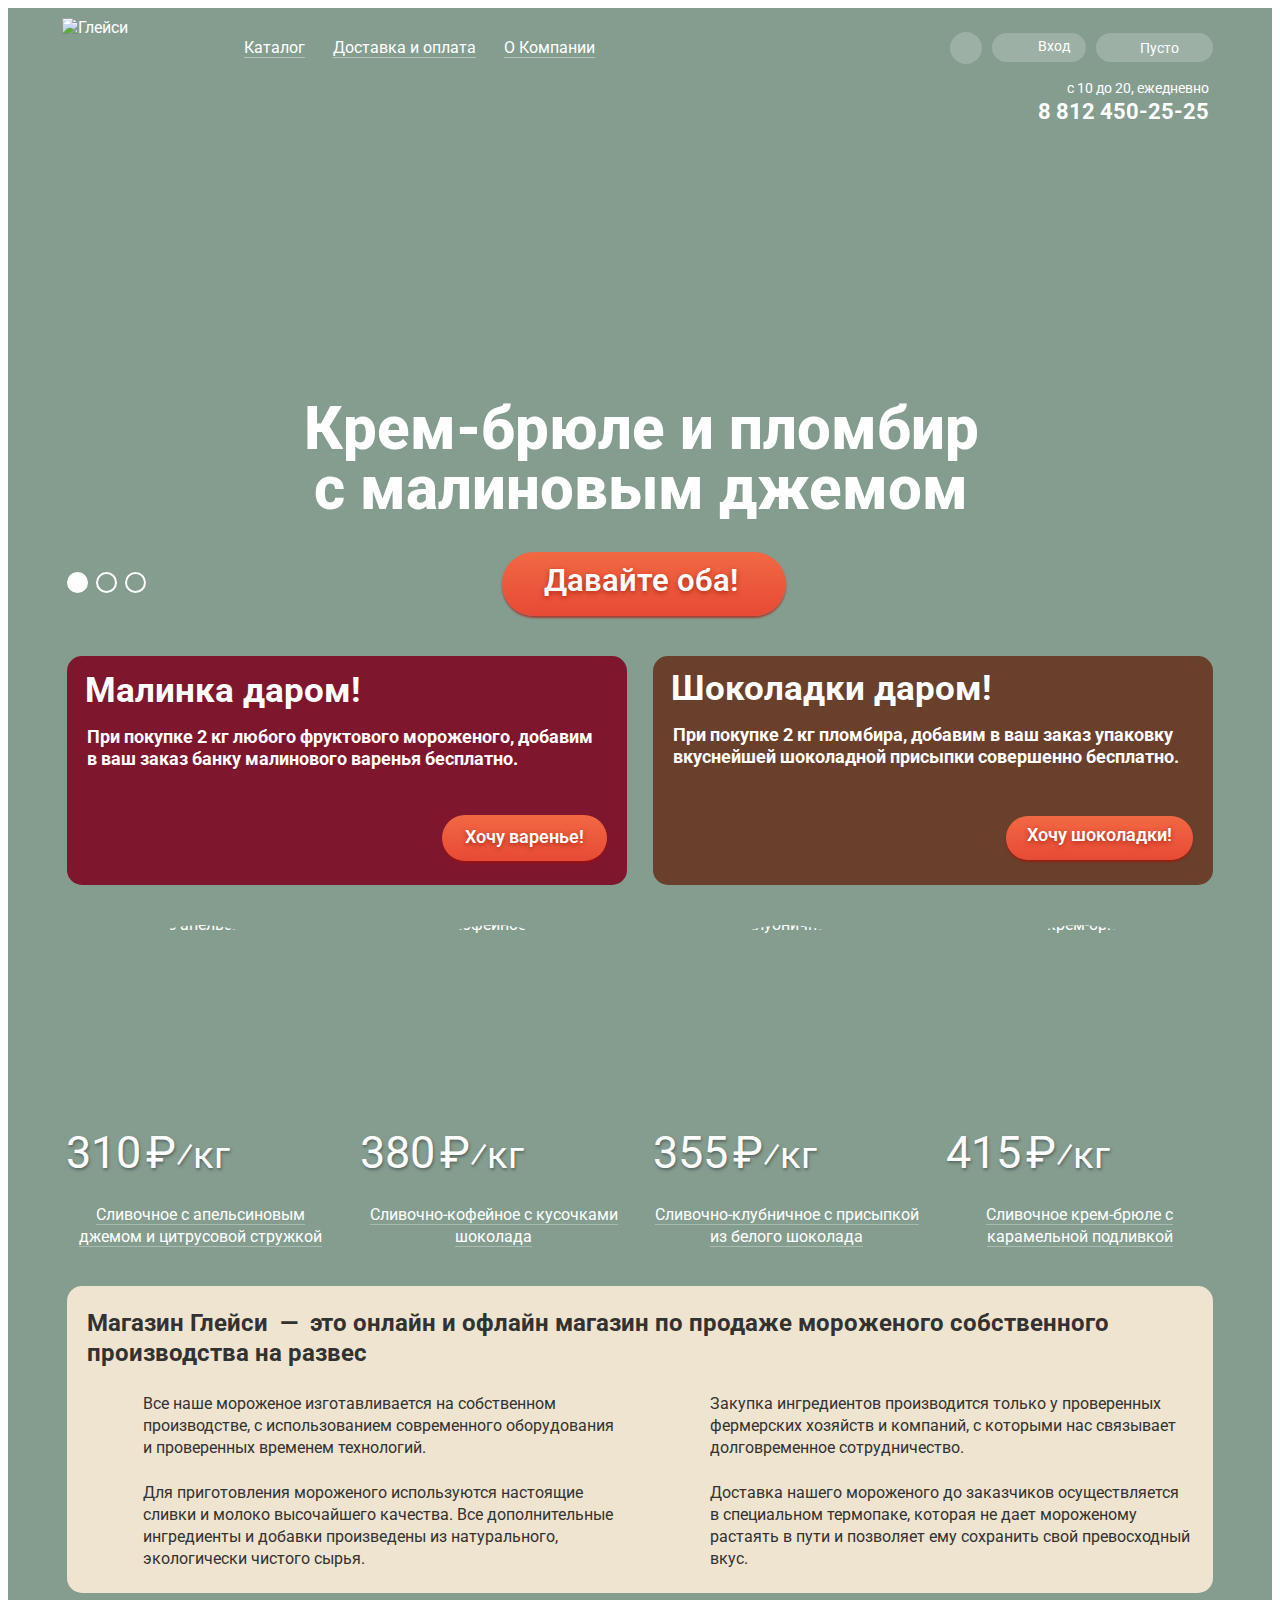
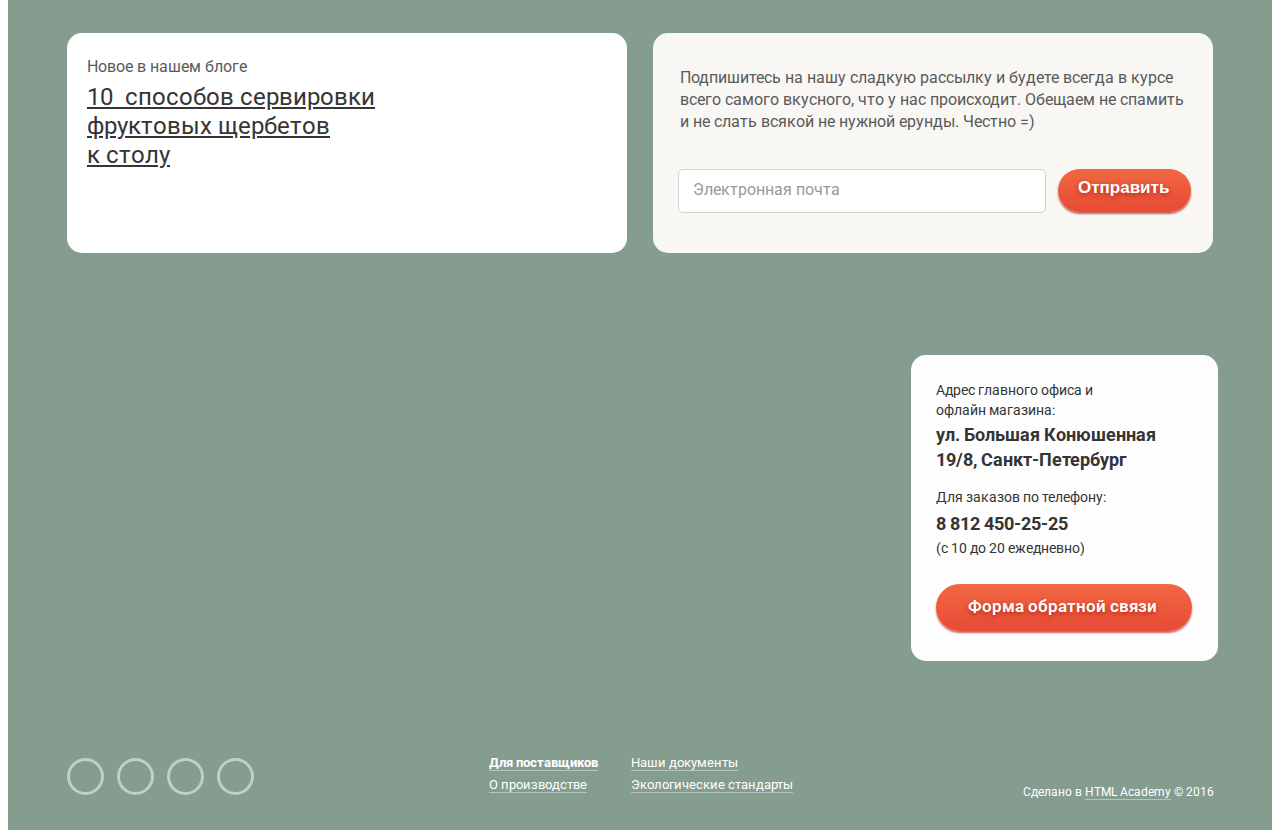
==== commit cb9c1a83: "Исправил верстку с формами" ====
--- a/index.html
+++ b/index.html
@@ -50,29 +50,33 @@
           </ul>
         </nav>
         <div class="user-block">
-          <form class="modal-search" action="https://echo.htmlacademy.ru" method="post">
+          <div class="modal-search">
             <div class="search-field">Поиск</div>
             <div class="search-wrapper">
+              <form action="https://echo.htmlacademy.ru" method="post">
               <div class="input-search">
                 <input class="field field-search" type="text" name="search-inquiry" required>
                 <label class="placeholder" data-placeholder="Что ищем?"></label>
               </div>
-            </div>
-          </form>
-          <form class="modal-login" action="https://echo.htmlacademy.ru" method="post">
-            <div class="login"><span class="title">Вход</span></div>
+            </form>
+            </div>
+          </div>
+          <div class="modal-login">
+            <div class="login title">Вход</div>
             <div class="login-wrapper clearfix">
-              <input class="field field-email" type="email" name="e-mail" required>
+              <form action="https://echo.htmlacademy.ru" method="post">
+              <input class="field field-email" type="text" name="e-mail" required>
               <label class="placeholder" data-placeholder="Электронная почта"></label>
               <input class="field field-password" type="password" name="password" required>
               <label class="placeholder" data-placeholder="Пароль"></label>
               <button class="red-btn login-btn" type="submit">Войти</button>
               <a href="#" class="forget"><span>Забыли пароль?</span></a>
               <a href="#" class="registration"><span>Новая регистрация</span></a>
-            </div>
           </form>
-          <a href="#" class="cart"><span class="title">Пусто</span></a>
-            <div class="modal-cart">
+          </div>
+        </div>
+          <div class="modal-cart"><span class="title">Пусто</span>
+            <div class="cart-wrapper">
               <table class="cart-table">
                 <tr class="row01">
                   <td class="column01 cross"></td>
@@ -96,6 +100,7 @@
               </table>
               <a class="red-btn order-btn" href="#">Оформить заказ</a>
             </div>
+          </div>
 
           <div class="info-briefly">
             <span>с&nbsp;10&nbsp;до&nbsp;20, ежедневно</span>
@@ -154,32 +159,40 @@
         <div class="shop-window">
           <div class="item hit">
             <img src="img/item01.jpg" width="267" height="267" alt="Сливочное с апельсиновым джемом">
-            <a href="#"><span>Сливочное с&nbsp;апельсиновым джемом и&nbsp;цитрусовой стружкой</span></a>
-            <div class="price">310&#8202;&#8381;&frasl;кг</div>
+            <div class="link-wrapper">
+            <a href="#">Сливочное с&nbsp;апельсиновым джемом и&nbsp;цитрусовой стружкой</a>
+            </div>
+            <div class="price">310&#8202;&#8381;<small>&frasl;кг</small></div>
             <div class="quick-show">
               <a class="red-btn show-btn" href="#">Быстрый просмотр</a>
             </div>
           </div>
           <div class="item hit">
             <img src="img/item02.jpg" width="267" height="267" alt="Сливочно-кофейное">
-            <a href="#"><span>Сливочно-кофейное с&nbsp;кусочками шоколада</span></a>
-            <div class="price">380&#8202;&#8381;&frasl;кг</div>
+            <div class="link-wrapper">
+            <a href="#">Сливочно-кофейное с&nbsp;кусочками шоколада</a>
+            </div>
+            <div class="price">380&#8202;&#8381;<small>&frasl;кг</small></div>
             <div class="quick-show">
               <a class="red-btn show-btn" href="#">Быстрый просмотр</a>
             </div>
           </div>
           <div class="item hit">
             <img src="img/item03.jpg" width="267" height="267" alt="Сливочно-клубничное">
-            <a href="#"><span>Сливочно-клубничное с присыпкой из белого шоколада</span></a>
-            <div class="price">355&#8202;&#8381;&frasl;кг</div>
+            <div class="link-wrapper">
+            <a href="#">Сливочно-клубничное с присыпкой из белого шоколада</a>
+          </div>
+            <div class="price">355&#8202;&#8381;<small>&frasl;кг</small></div>
             <div class="quick-show">
               <a class="red-btn show-btn" href="#">Быстрый просмотр</a>
             </div>
           </div>
           <div class="item hit">
             <img src="img/item04.jpg" width="267" height="267" alt="Сливочное крем-брюле">
-            <a href="#"><span>Сливочное крем-брюле с карамельной подливкой</span></a>
-            <div class="price">415&#8202;&#8381;&frasl;кг</div>
+            <div class="link-wrapper">
+            <a href="#">Сливочное крем-брюле с карамельной подливкой</a>
+            </div>
+            <div class="price">415&#8202;&#8381;<small>&frasl;кг</small></div>
             <div class="quick-show">
               <a class="red-btn show-btn" href="#">Быстрый просмотр</a>
             </div>
@@ -203,23 +216,23 @@
           </p>
         </article>
         <div class="other clearfix">
-          <a href="#">
             <div class="one-half blog">
               <div class="blog-title">Новое в нашем блоге</div>
-              <p>10&nbsp;&nbsp;способов сервировки фруктовых щербетов к&nbsp;столу</p>
-            </div>
-          </a>
+              <div class="link-wrapper"><a href="#">10&nbsp;&nbsp;способов сервировки фруктовых щербетов к&nbsp;столу</a></div>
+            </div>
           <div class="one-half mailing-list">
             <p>
               Подпишитесь на&nbsp;нашу сладкую рассылку и&nbsp;будете всегда в&nbsp;курсе всего самого вкусного, что у&nbsp;нас происходит. Обещаем не&nbsp;спамить и&nbsp;не&nbsp;слать всякой не&nbsp;нужной ерунды. Честно =)
             </p>
-            <form class="mailing-list-form" action="https://echo.htmlacademy.ru" method="post">
+            <div class="mailing-list-form">
+            <form action="https://echo.htmlacademy.ru" method="post">
               <div class="input-wrapper">
                 <input class="field field-email-form" type="text" name="email" required>
                 <label class="placeholder" data-placeholder="Электронная почта"></label>
               </div>
               <button class="red-btn small-btn" type="submit">Отправить</button>
             </form>
+          </div>
           </div>
         </div>
       </div>
@@ -261,7 +274,8 @@
       </section>
     </footer>
 
-    <form class="modal-feedback" action="https://echo.htmlacademy.ru" method="post">
+    <div class="modal-feedback">
+    <form action="https://echo.htmlacademy.ru" method="post">
       <span>Мы обязательно вам ответим!</span>
       <input class="field field-your-name" type="text" name="your-name" required>
       <label class="placeholder" data-placeholder="Как вас зовут?"></label>
@@ -272,6 +286,7 @@
       <button class="red-btn feedback-submit-btn" type="submit">Отправить</button>
       <button class="feedback-close-btn" type="button">Закрыть</button>
     </form>
+  </div>
     <div class="modal-overlay"></div>
   </div>
 
--- a/css/style.css
+++ b/css/style.css
@@ -7,6 +7,11 @@
 }
 body > input[type="radio"] {
   display: none;
+}
+body img {
+  display: block;
+  max-width: 100%;
+  height: auto;
 }
 .clearfix::after {
   content: "";
@@ -38,6 +43,66 @@
   padding: 0 27px;
   width: 1146px;
 }
+
+
+/* Общие стили для полей ввода */
+
+.field {
+  box-sizing: border-box;
+  margin: 0;
+  padding: 0;
+  padding-left: 10px;
+  font-size: 14px;
+  line-height: 25px;
+  font-family: "Roboto", Arial, sans-serif;
+  color: #353535;
+  border: 1px solid #d3d3d2;
+  border-radius: 5px;
+}
+.field:hover {
+  border: 2px solid rgba(154, 154, 154, 0.52);
+}
+.field:focus, .field:hover:focus {
+  border: 2px solid rgba(91, 157, 223, 0.52);
+}
+
+/* Общие стили для меток полей ввода */
+
+.placeholder {
+  position: absolute;
+  top: 23px;
+  left: 24px;
+  font-size: 14px;
+  line-height: 24px;
+  color: #999999;
+  z-index: 2;
+  pointer-events: none;
+  -webkit-transition: -webkit-transform 200ms ease;
+  transition: -webkit-transform 200ms ease;
+  transition: transform 200ms ease;
+  transition: transform 200ms ease, -webkit-transform 200ms ease;
+  -webkit-transform: translateY(0px);
+          transform: translateY(0px);
+}
+.placeholder:before {
+  content: attr(data-placeholder);
+  white-space: nowrap;
+}
+.field:focus + .placeholder {
+  font-size: 11px;
+  color: #5b9ddf;
+  -webkit-transform: translateY(-28px);
+          transform: translateY(-28px);
+}
+.field:required:valid + .placeholder {
+  font-size: 14px;
+  color: #999999;
+  -webkit-transform: translateY(-28px);
+          transform: translateY(-28px);
+}
+
+/* Главная страница */
+
 .main-header {
   position: relative;
 }
@@ -105,7 +170,7 @@
   left: -4px;
   margin: 0;
   padding: 0;
-  width: 145px;
+  width: 142px;
   background-color: #f8f7f4;
   border-radius: 5px;
   z-index: 10;
@@ -117,7 +182,7 @@
 .sub-menu-item {
   margin: 0;
   padding: 0;
-  line-height: 18px;
+  line-height: 14px;
   font-size: 14px;
 }
 .sub-menu a {
@@ -163,7 +228,7 @@
   float: right;
   font-size: 0;
 }
-.user-block .modal-search, .user-block .modal-login, .user-block .cart {
+.user-block .modal-search, .user-block .modal-login, .user-block .modal-cart {
   display: inline-block;
   position: relative;
   margin: 0;
@@ -172,7 +237,7 @@
   vertical-align: top;
   cursor: pointer;
 }
-.user-block span.title {
+.user-block .title {
   padding: 7px 15px 6px 44px;
   line-height: 30px;
   font-size: 14px;
@@ -211,13 +276,10 @@
 .modal-search:hover .search-wrapper {
   display: block;
 }
-.user-block .login {
-
-}
 .modal-login:hover .login-wrapper {
   display: block;
 }
-.modal-login:hover span.title {
+.modal-login:hover .title {
   color: #000;
   background: #fff;
 }
@@ -235,20 +297,23 @@
   background-image: url("../img/de-login-black.svg");
   background-repeat: no-repeat;
 }
-.login span.title {
-  padding-left: 45px;
-}
-.user-block .cart {
+.login.title {
+  padding-left: 46px;
+  padding-top: 4px;
+  padding-right:  16px;
+  line-height: 19px;
+}
+.user-block .modal-cart {  //
   /*display: block;*/
   position: relative;
   margin-right: 0;
   padding-right: 0;
   text-decoration: none;
 }
-.user-block .cart .full-cart {
+.user-block .modal-cart.full-cart {
   padding-right: 0;
 }
-.cart::before {
+.modal-cart::before {
   content: "";
   position: absolute;
   top: 21px;
@@ -258,24 +323,21 @@
   background-image: url("../img/de-cart.svg");
   background-repeat: no-repeat;
 }
-.cart:hover::before {
+.modal-cart:hover::before {
   background-image: url("../img/de-cart-black.svg");
   background-repeat: no-repeat;
 }
 
-.full-cart:hover + .modal-cart {
+.full-cart:hover .cart-wrapper {
   display: block;
 }
 
-.cart:hover span.title {
+.modal-cart:hover .title {
   color: #000;
   background: #fff;
 }
 
-/*.cart:hover {
-  text-decoration: underline;
-}*/
-.full-cart span.title {
+.full-cart .title {
   /*  .full-cart - класс, который добавляетя при наличии отложенных товаров*/
   color: #000;
   background: #fff;
@@ -305,10 +367,10 @@
           transform: rotate(180deg);
   z-index: 3;
 }
-.cart span.title {
+.modal-cart .title {
   padding-right: 34px;
 }
-.cart .title.title-fullcart {
+.modal-cart .title-fullcart {
   padding-right: 18px;
 }
 .info-briefly {
@@ -510,7 +572,7 @@
 
 
 .item:hover {
-  margin-bottom: -62px;
+  margin-bottom: -65px;
   background-color: rgba(255, 255, 255, 0.3);
   box-shadow: 0 20px 20px rgba(0, 0, 0, 0.4);
   z-index: 2;
@@ -533,23 +595,23 @@
   left: -1px;
 }
 
-
-.item a {
-  display: block;
+.item .link-wrapper {
   margin-top: 12px;
   margin-bottom: 20px;
+  color: #fff;
+  text-align: center;
+}
+.link-wrapper a {
   line-height: 22px;
   font-size: 16px;
   color: #fff;
-  text-align: center;
+  border-bottom: 1px solid rgba(255, 255, 255, 0.3);
   text-decoration: none;
 }
-
-.item span {
-  color: #fff;
+.item:hover a {
   border-bottom: none;
 }
-.item span:hover {
+.link-wrapper a:hover {
   color: rgba(255, 188, 158, 1);
   border-bottom: 1px solid rgba(255, 188, 158, 0.3);
 }
@@ -653,15 +715,21 @@
   font-size: 16px;
   color: #5a5a5a;
 }
-.blog p {
-  margin: 0;
-  margin-bottom: 64px;
+.blog .link-wrapper {
+  margin: 0;
+  margin-bottom: 63px;
   padding: 0;
   width: 300px;
+}
+.blog a {
   line-height: 29px;
   font-size: 24px;
   color: #353535;
   text-decoration: underline;
+  border-bottom: none;
+}
+.blog a:hover {
+  border-bottom: none;
 }
 .mailing-list {
   float: right;
@@ -670,7 +738,7 @@
 .mailing-list p {
   margin: 0;
   margin-top: 14px;
-  margin-bottom: 37px;
+  margin-bottom: 36px;
   padding: 0;
   padding-left: 7px;
   line-height: 22px;
@@ -679,8 +747,8 @@
   color: #5a5a5a;
 }
 .small-btn, .feedback-btn {
-  padding: 8px 22px 12px 20px;
-  line-height: 24px;
+  padding: 6px 22px 11px 20px;
+  line-height: 26px;
   font-size: 17px;
   border: none;
 }
@@ -692,13 +760,13 @@
   display: inline-block;
   verical-align: baseline;
 }
-.field.field-email-form {
+.field-email-form {
   position: relative;
   margin-right: 8px;
-  margin-left: 8px;
+  margin-left: 5px;
   padding-left: 14px;
-  width: 366px;
-  height: 42px;
+  width: 368px;
+  height: 44px;
   font-size: 16px;
   line-height: 24px;
   color: #353535;
@@ -706,8 +774,8 @@
   border-radius: 5px;
 }
 .field-email-form + .placeholder {
-  top: 8px;
-  left: 21px;
+  top: 9px;
+  left: 20px;
   font-size: 16px;
 }
 .field.field-email-form:required:valid + .placeholder {
@@ -773,7 +841,7 @@
 }
 
 .map-contacts p:last-of-type {
-  margin-bottom: 25px;
+  margin-bottom: 26px;
 }
 .feedback-btn {
   padding: 9px 35px 12px 32px;
@@ -1008,6 +1076,9 @@
   border-radius: 17px;
   white-space: nowrap;
 }
+.filter-content .filter-item-wrapper {
+  display: inline-block;
+}
 .filter-content label {
   position: relative;
   line-height: 35px;
@@ -1052,15 +1123,15 @@
   right: 15px;
   width: 0;
   height: 0;
-  border-left: 6px solid transparent;
-  border-right: 6px solid transparent;
-  border-top: 10px solid #000;
+  border-left: 4px solid transparent;
+  border-right: 4px solid transparent;
+  border-top: 6px solid #000;
   cursor: pointer;
 }
 .select-container select {
   position: relative;
   padding-left: 11px;
-  width: 160%;
+  width: 130%;
   height: 35px;
   font-size: 16px;
   line-height: 35px;
@@ -1317,89 +1388,29 @@
              ВСПЛЫВАЮЩИЕ ОКНА
 ==============================================================================*/
 
-
-/* Общие стили для полей ввода */
-
-.field {
-  box-sizing: border-box;
-  margin: 0;
-  padding: 0;
-  padding-left: 10px;
-  font-size: 14px;
-  line-height: 25px;
-  font-family: "Roboto", Arial, sans-serif;
-  color: #353535;
-  border: 1px solid #d3d3d2;
-  border-radius: 5px;
-}
-.field:hover {
-  border: 2px solid rgba(154, 154, 154, 0.52);
-}
-.field[type="text"]:required:invalid {
-  border: 1px solid #d3d3d2;
-  box-shadow: none;
-}
-.field:focus, .field:hover:focus {
-  border: 2px solid rgba(91, 157, 223, 0.52);
-}
-
-/* Общие стили для меток полей ввода */
-
-.placeholder {
-  position: absolute;
-  top: 23px;
-  left: 24px;
-  font-size: 14px;
-  line-height: 24px;
-  color: #999999;
-  z-index: 2;
-  pointer-events: none;
-  -webkit-transition: -webkit-transform 200ms ease;
-  transition: -webkit-transform 200ms ease;
-  transition: transform 200ms ease;
-  transition: transform 200ms ease, -webkit-transform 200ms ease;
-  -webkit-transform: translateY(0px);
-          transform: translateY(0px);
-}
-.placeholder:before {
-  content: attr(data-placeholder);
-  white-space: nowrap;
-}
-.field:focus + .placeholder {
-  font-size: 11px;
-  color: #5b9ddf;
-  -webkit-transform: translateY(-28px);
-          transform: translateY(-28px);
-}
-.field:required:valid + .placeholder {
-  font-size: 16px;
-  color: #999999;
-  -webkit-transform: translateY(-28px);
-          transform: translateY(-28px);
-}
-
 /* Модальное окно поиска */
 
 .search-wrapper {
   display: none;
   position: absolute;
-  top: 52px;
-  right: 8px;
+  top: 50px;
+  right: 11px;
   padding: 15px;
-  padding-top: 14px;
-  width: 242px;
-  height: 39px;
+  padding-top: 20px;
+  width: 311px;
+  height: 49px;
   background-color: #f8f7f4;
   border-radius: 5px;
   box-shadow: 0 20px 20px rgba(0, 0, 0, 0.4);
   z-index: 10;
 }
 .field-search {
-  width: 241px;
-  height: 40px;
+  width: 311px;
+  height: 44px;
 }
 .field-search + .placeholder {
-  top: 20px;
+  top: 28px;
+  left: 30px;
 }
 
 /* Модальное окно входа */
@@ -1407,10 +1418,9 @@
 .modal-login .login-wrapper {
   display: none;
   position: absolute;
-  top: 52px;
-  right: 7px;
-  padding: 20px 15px 14px;
-  /*padding-top: 20px;*/
+  top: 50px;
+  right: 4px;
+  padding: 19px 17px 21px 18px;
   background: #fefefe;
   border-radius: 5px;
   box-shadow: 0 20px 20px rgba(0, 0, 0, 0.4);
@@ -1418,25 +1428,27 @@
   cursor: pointer;
 }
 .modal-login .field {
-  width: 240px;
-  height: 39px;
+  width: 241px;
+  height: 44px;
 }
 .field-email {
-  margin-bottom: 10px;
+  margin-bottom: 20px;
 }
 .field-email + .placeholder {
-  top: 25px;
+  left: 32px;
+  top: 27px;
 }
 .field-password {
-  margin-bottom: 15px;
+  margin-bottom: 20px;
 }
 .field-password + .placeholder {
-  top: 75px;
+  left: 32px;
+  top: 91px;
 }
 .login-btn {
   float: left;
-  padding: 5px 29px;
-  font-size: 15px;
+  padding: 10px 24px;
+  font-size: 18px;
   line-height: 25px;
   border: none;
 }
@@ -1447,7 +1459,7 @@
   margin: 0;
   width: 120px;
   font-size: 13px;
-  line-height: 19px;
+  line-height: 21px;
   color: #333333;
 }
 
@@ -1460,45 +1472,50 @@
   left: 50%;
   margin-left: -237px;
   padding: 25px;
-  width: 425px;
+  width: 428px;
   background: #f8f7f4;
   border-radius: 10px;
   z-index: 20;
   -webkit-animation: bounce 0.6s;
           animation: bounce 0.6s;
+  padding-top: 12px;
+  padding-bottom: 28px;
 }
 .modal-feedback span {
   display: block;
-  margin-bottom: 25px;
+  margin-bottom: 20px;
   color: #343434;
   font-size: 24px;
   line-height: 31px;
 }
 .modal-feedback .field {
   display: block;
-  margin-bottom: 20px;
-  width: 265px;
-  height: 42px;
+  margin-bottom: 23px;
+  width: 266px;
+  height: 43px;
+}
+.modal-feedback .placeholder {
+  font-size: 16px;
 }
 .modal-feedback .field-comments {
-  width: 425px;
+  width: 428px;
   height: 150px;
 }
 .field-your-name + .placeholder {
-  top: 90px;
-  left: 44px;
+  top: 71px;
+  left: 39px;
 }
 .field-your-email + .placeholder {
-  top: 151px;
-  left: 44px;
+  top: 135px;
+  left: 39px;
 }
 .field-comments + .placeholder {
-  top: 213px;
-  left: 44px;
+  top: 198px;
+  left: 39px;
 }
 .feedback-submit-btn {
   float: right;
-  padding: 10px 15px;
+  padding: 8px 26px 12px 24px;
   font-size: 17px;
   line-height: 24px;
   border: none;
@@ -1597,7 +1614,7 @@
 
 /* Модальное окно корзины заказов */
 
-.modal-cart {
+.cart-wrapper {
   display: none;
   position: absolute;
   top: 51px;
@@ -1715,3 +1732,13 @@
   -webkit-transform: rotate(-45deg);
           transform: rotate(-45deg);
 }
+/* Убираем красную рамку неправильно заполненных полей type="text"
+* (появляется когда сначала текст вписываешь, а потом удаляешь его)
+*/
+.field[type="text"]:required:invalid {
+  border: 1px solid #d3d3d2;
+  box-shadow: none;
+}
+.field[type="text"]:hover:required:invalid {
+  border: 2px solid rgba(154, 154, 154, 0.52);
+}
